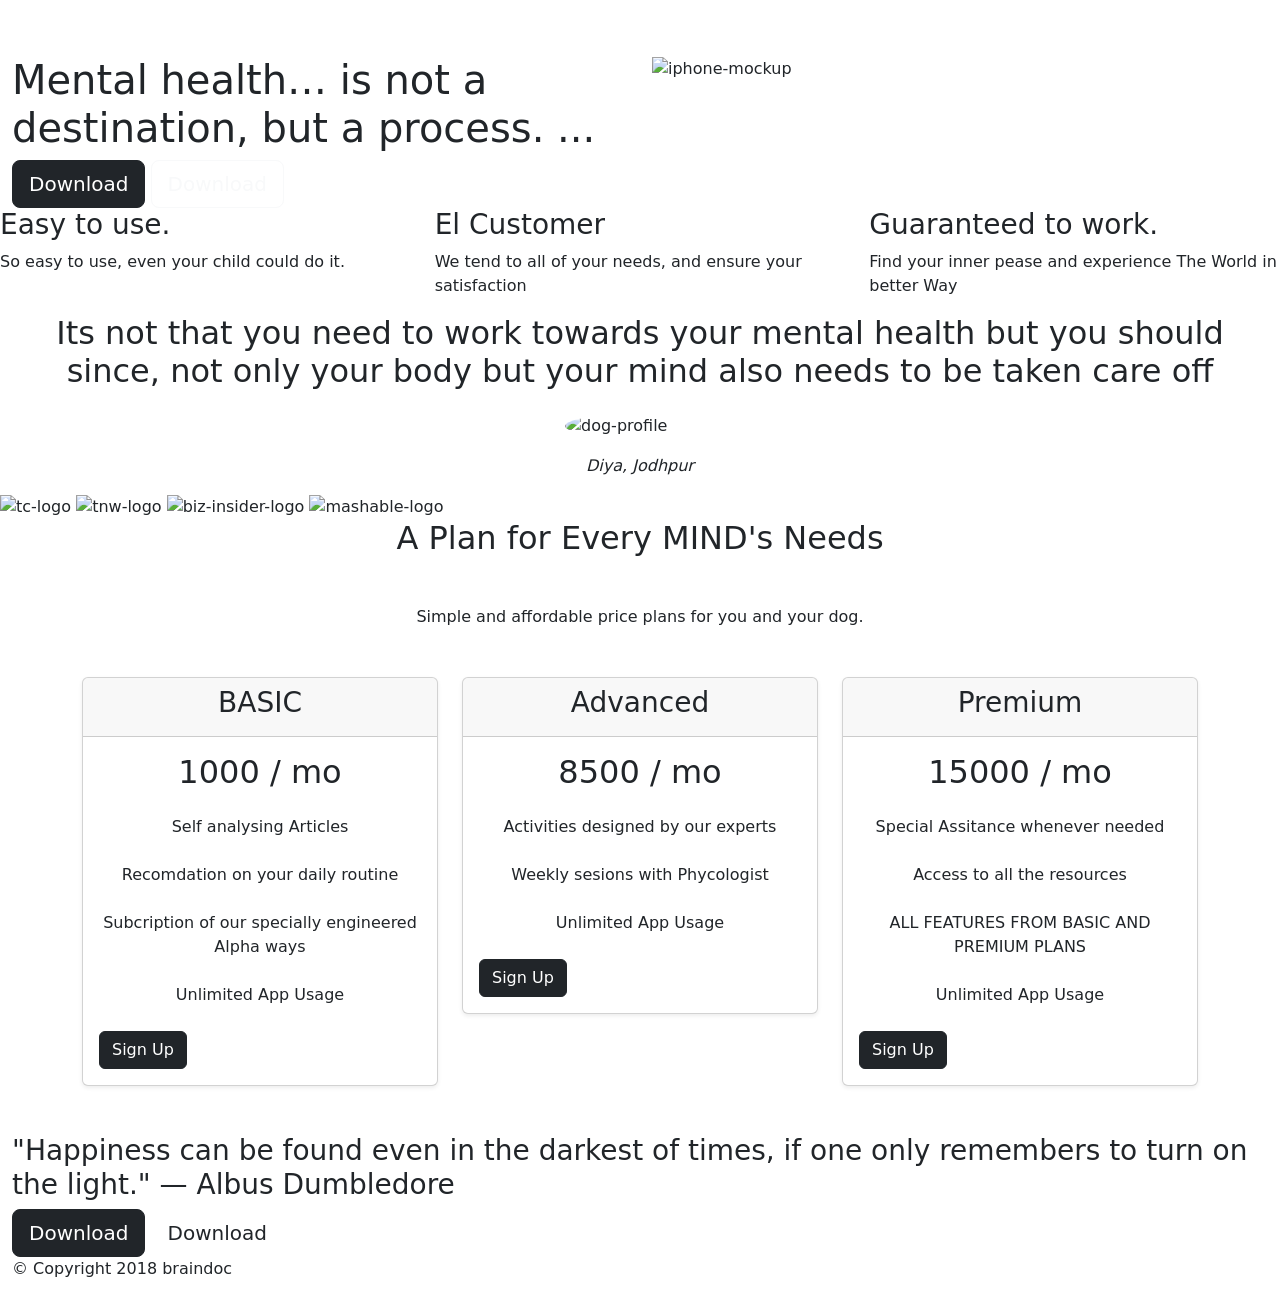
==== index.html @ afc1aa1a "added index" ====
<!DOCTYPE html>
<html>

<head>
    <meta charset="utf-8">
    <title>braidoc</title>
    <script src="https://kit.fontawesome.com/30f4799d5c.js" crossorigin="anonymous"></script>


    <link rel="preconnect" href="https://fonts.googleapis.com">
    <link rel="preconnect" href="https://fonts.gstatic.com" crossorigin>
    <link href="https://fonts.googleapis.com/css2?family=Montserrat:ital,wght@0,400;0,500;0,700;0,800;0,900;1,700&family=Ubuntu&display=swap" rel="stylesheet">
    <link href="https://cdn.jsdelivr.net/npm/bootstrap@5.2.3/dist/css/bootstrap.min.css" rel="stylesheet" integrity="sha384-rbsA2VBKQhggwzxH7pPCaAqO46MgnOM80zW1RWuH61DGLwZJEdK2Kadq2F9CUG65" crossorigin="anonymous">

    <script src="https://cdn.jsdelivr.net/npm/bootstrap@5.2.3/dist/js/bootstrap.bundle.min.js" integrity="sha384-kenU1KFdBIe4zVF0s0G1M5b4hcpxyD9F7jL+jjXkk+Q2h455rYXK/7HAuoJl+0I4" crossorigin="anonymous"></script>
    <script src="https://cdn.jsdelivr.net/npm/bootstrap@5.2.3/dist/js/bootstrap.bundle.min.js" integrity="sha384-kenU1KFdBIe4zVF0s0G1M5b4hcpxyD9F7jL+jjXkk+Q2h455rYXK/7HAuoJl+0I4" crossorigin="anonymous"></script>
    <link rel="stylesheet" href="css/styles.css">
</head>

<body>

    <section id="title">
        <div class="container-fluid">
            <!-- Nav Bar -->

            <nav class="navbar navbar-expand-lg navbar-dark">
                <a class="navbar-brand" href="">braindoc</a>
                <button class="navbar-toggler" type="button" data-toggle="collapse" data-target="#navbarSupportedContent" aria-controls="navbarSupportedContent" aria-expanded="false" aria-label="Toggle navigation">
                    <span class="navbar-toggler-icon"></span>
                </button>
                <div class="collapse navbar-collapse" id="navbarSupportedContent">
                    <ul class="  nav navbar-nav navbar-right ms-auto">
                        <li class="nav-item">
                            <a class="nav-link" href="#footer">Contact</a>
                        </li>
                        <li class="nav-item">
                            <a class="nav-link" href="#pricing">Pricing</a>
                        </li>
                        <li class="nav-item">
                            <a class="nav-link" href="#cta">Download</a>
                        </li>
                        <li class="nav-item">
                            <a class="nav-link" href="index (2).html">Content</a>
                        </li>
                        <li class="nav-item">
                            <a class="nav-link" href="">Signup</a>
                        </li>
                    </ul>
                </div>
            </nav>

           

            <!-- Title -->

            <div class="row">
                <div class="col-lg-6">
                    <h1>Mental health… is not a destination, but a process. ...</h1>
                    <button type="button" class="btn btn-dark btn-lg download-button"><i class="fa-brands fa-apple"> </i> Download</button>

                    <button type="button" class="btn btn-outline-light btn-lg download-button"><i class="fa-brands fa-google-play fa-sm"></i> Download</button>












                </div>
                <div class="col-lg-6">
                    <img class="title-image" src="https://images.ctfassets.net/v3n26e09qg2r/342ttrXpLuKaP86b3KMOKh/e87f242b03460080dc16c6df6403e781/Sleep_Tab.jpg?w=693&h=1399&q=80&fm=webp&bg=rgb%3AF2F2F2" alt="iphone-mockup">
                </div>
            </div>
        </div>
    </section>


    <!-- Features -->

    <section id="features">
        <div class="row">
            <div class="feature-box col-lg-4 col-md-12 col-sm-12">
                <i class="icon fa-sharp fa-solid fa-circle-check fa-4x"></i>
                <h3>Easy to use.</h3>
                <p class="feature-info">So easy to use, even your child could do it.</p>
            </div>
            <div class="feature-box col-lg-4 col-md-12 col-sm-12">
                <i class="icon fa-sharp fa-solid fa-bullseye fa-4x"></i>
                <h3>El Customer</h3>
                <p class="feature-info">We tend to all of your needs, and ensure your satisfaction</p>
            </div>
            <div class="feature-box col-lg-4 col-md-12 col-sm-12">
                <i class="icon fa-solid fa-heart fa-4x"></i>
                <h3>Guaranteed to work.</h3>
                <p class="feature-info">Find your inner pease and experience The World in better Way</p>
            </div>
        </div>


    </section>


    <!-- Testimonials -->

    <section id="testimonials">
        <div class="carousel slide" id="testimonial-carousel" data-bs-ride="false">
            <div class="carousel-inner">
                <div class="carousel-item active">
                    <div class="container-fluid">
                        <h2 class="text-center mb-4">Its not that you need to work towards your mental health but you should since, not only your body but your mind also needs to be taken care off</h2>
                        <img src="images/diya-img.jpg" class="d-block mx-auto rounded-circle mb-3" alt="dog-profile" width="150">
                        <p class="text-center"><em>Diya, Jodhpur</em></p>
                    </div>
                </div>
                <div class="carousel-item">
                    <div class="container-fluid">
                        <h2 class="text-center mb-4">Its not easy to perform at your best, if one is menatlly unfit. Joining brain_doc changed my life.</h2>
                        <img src="images/ashpreet-img.jpg" class="d-block mx-auto rounded-circle mb-3" alt="lady-profile" width="150">
                        <p class="text-center"><em>Ashpreet , Kanpur</em></p>
                    </div>
                </div>
                <div class="carousel-item">
                    <div class="container-fluid">
                        <h2 class="text-center mb-4">I have been in depression for past few years,but since I have joined braindoc I have never been Happier</h2>
                        <img src="images/bhai2-img.jpg" class="d-block mx-auto rounded-circle mb-3" alt="lady-profile" width="150">
                        <p class="text-center"><em>Akash , Ramghad</em></p>
                    </div>
                </div>
                
                <div class="carousel-item">
                    <div class="container-fluid">
                        <h2 class="text-center mb-4">Me and my friends joined the basic version as a joke but now not a day pass by when i dont follow the recommendations suggested by them</h2>
                        <img src="images/bhai-img.jpg" class="d-block mx-auto rounded-circle mb-3" alt="lady-profile" width="150">
                        <p class="text-center"><em>Dhananjay , Bangalore</em></p>
                    </div>
                </div>
            </div>
            <button class="carousel-control-prev" type="button" data-bs-target="#testimonial-carousel" data-bs-slide="prev">
                <span class="carousel-control-prev-icon" aria-hidden="true"></span>
                <span class="visually-hidden">Previous</span>
            </button>
            <button class="carousel-control-next" type="button" data-bs-target="#testimonial-carousel" data-bs-slide="next">
                <span class="carousel-control-next-icon" aria-hidden="true"></span>
                <span class="visually-hidden">Next</span>
            </button>
        </div>
    </section>

    <!-- Press -->

    <section id="press">
        <img class="press-logo" src="images/techcrunch.png" alt="tc-logo">
        <img class="press-logo" src="images/tnw.png" alt="tnw-logo">
        <img class="press-logo" src="images/bizinsider.png" alt="biz-insider-logo">
        <img class="press-logo" src="images/mashable.png" alt="mashable-logo">

    </section>


    <!-- Pricing -->
    <section id="pricing">
        <div class="container">
            <h2 class="text-center mb-5">A Plan for Every MIND's Needs</h2>
            <p class="text-center mb-5">Simple and affordable price plans for you and your dog.</p>
            <div class="row gx-4">
                <div class="pricing-column col-lg-4 col-md-6">
                    <div class="card shadow-sm mb-5">
                        <div class="card-header">
                            <h3 class="text-center">BASIC</h3>
                        </div>
                        <div class="card-body">
                            <h2 class="price-text text-center mb-4">1000 / mo</h2>
                            <p class="text-center mb-4">Self analysing Articles</p>
                            <p class="text-center mb-4">Recomdation on your daily routine</p>
                            <p class="text-center mb-4">Subcription of our specially engineered Alpha ways</p>
                            <p class="text-center mb-4">Unlimited App Usage</p>
                            <button class="btn btn-dark btn-block" type="button">Sign Up</button>
                        </div>
                    </div>
                </div>
                <div class="pricing-column col-lg-4 col-md-6">
                    <div class="card shadow-sm mb-5">
                        <div class="card-header">
                            <h3 class="text-center">Advanced</h3>
                        </div>
                        <div class="card-body">
                            <h2 class="price-text text-center mb-4">8500 / mo</h2>
                            <p class="text-center mb-4">Activities designed by our experts</p>
                            <p class="text-center mb-4">Weekly sesions with Phycologist</p>
                            <p class="text-center mb-4">Unlimited App Usage</p>
                            <button class="btn btn-dark btn-block" type="button">Sign Up</button>
                        </div>
                    </div>
                </div>
                <div class="pricing-column col-lg-4">
                    <div class="card shadow-sm mb-5">
                        <div class="card-header">
                            <h3 class="text-center">Premium</h3>
                        </div>
                        <div class="card-body">
                            <h2 class="price-text text-center mb-4">15000 / mo</h2>
                            <p class="text-center mb-4">Special Assitance whenever needed</p>
                            <p class="text-center mb-4">Access to all the resources</p>
                            <p class="text-center mb-4">ALL FEATURES FROM BASIC AND PREMIUM PLANS</p>
                            <p class="text-center mb-4">Unlimited App Usage</p>
                            <button class="btn btn-dark btn-block" type="button">Sign Up</button>
                        </div>
                    </div>
                </div>
            </div>
        </div>
    </section>


    <!-- Call to Action -->

    <section class="colored-section" id="cta">

        <div class="container-fluid">

            <h3 class="big-heading">"Happiness can be found even in the darkest of times, if one only remembers to turn on the light." — Albus Dumbledore</h3>
            <button class="download-button btn btn-lg btn-dark" type="button"><i class="fab fa-apple"></i> Download</button>
            <button class="download-button btn btn-lg brn-light" type="button"><i class="fab fa-google-play"></i> Download</button>
        </div>
    </section>



    <!-- Footer -->
    <footer class="white-section" id="footer">
        <div class="container-fluid">
            <a class="social-icon fab fa-facebook-f"href="https://www.instagram.com/diyaayay/"></a>
            <a class="social-icon fab fa-twitter" href="https://www.instagram.com/diyaayay/"></a>
            <a class="social-icon fab fa-instagram" href="https://www.instagram.com/diyaayay/"></a>
            <a class="social-icon fas fa-envelope" href="contactme.html"></a>

            <p>© Copyright 2018 braindoc</p>
        </div>
    </footer>


</body>

</html>



</body>

</html>
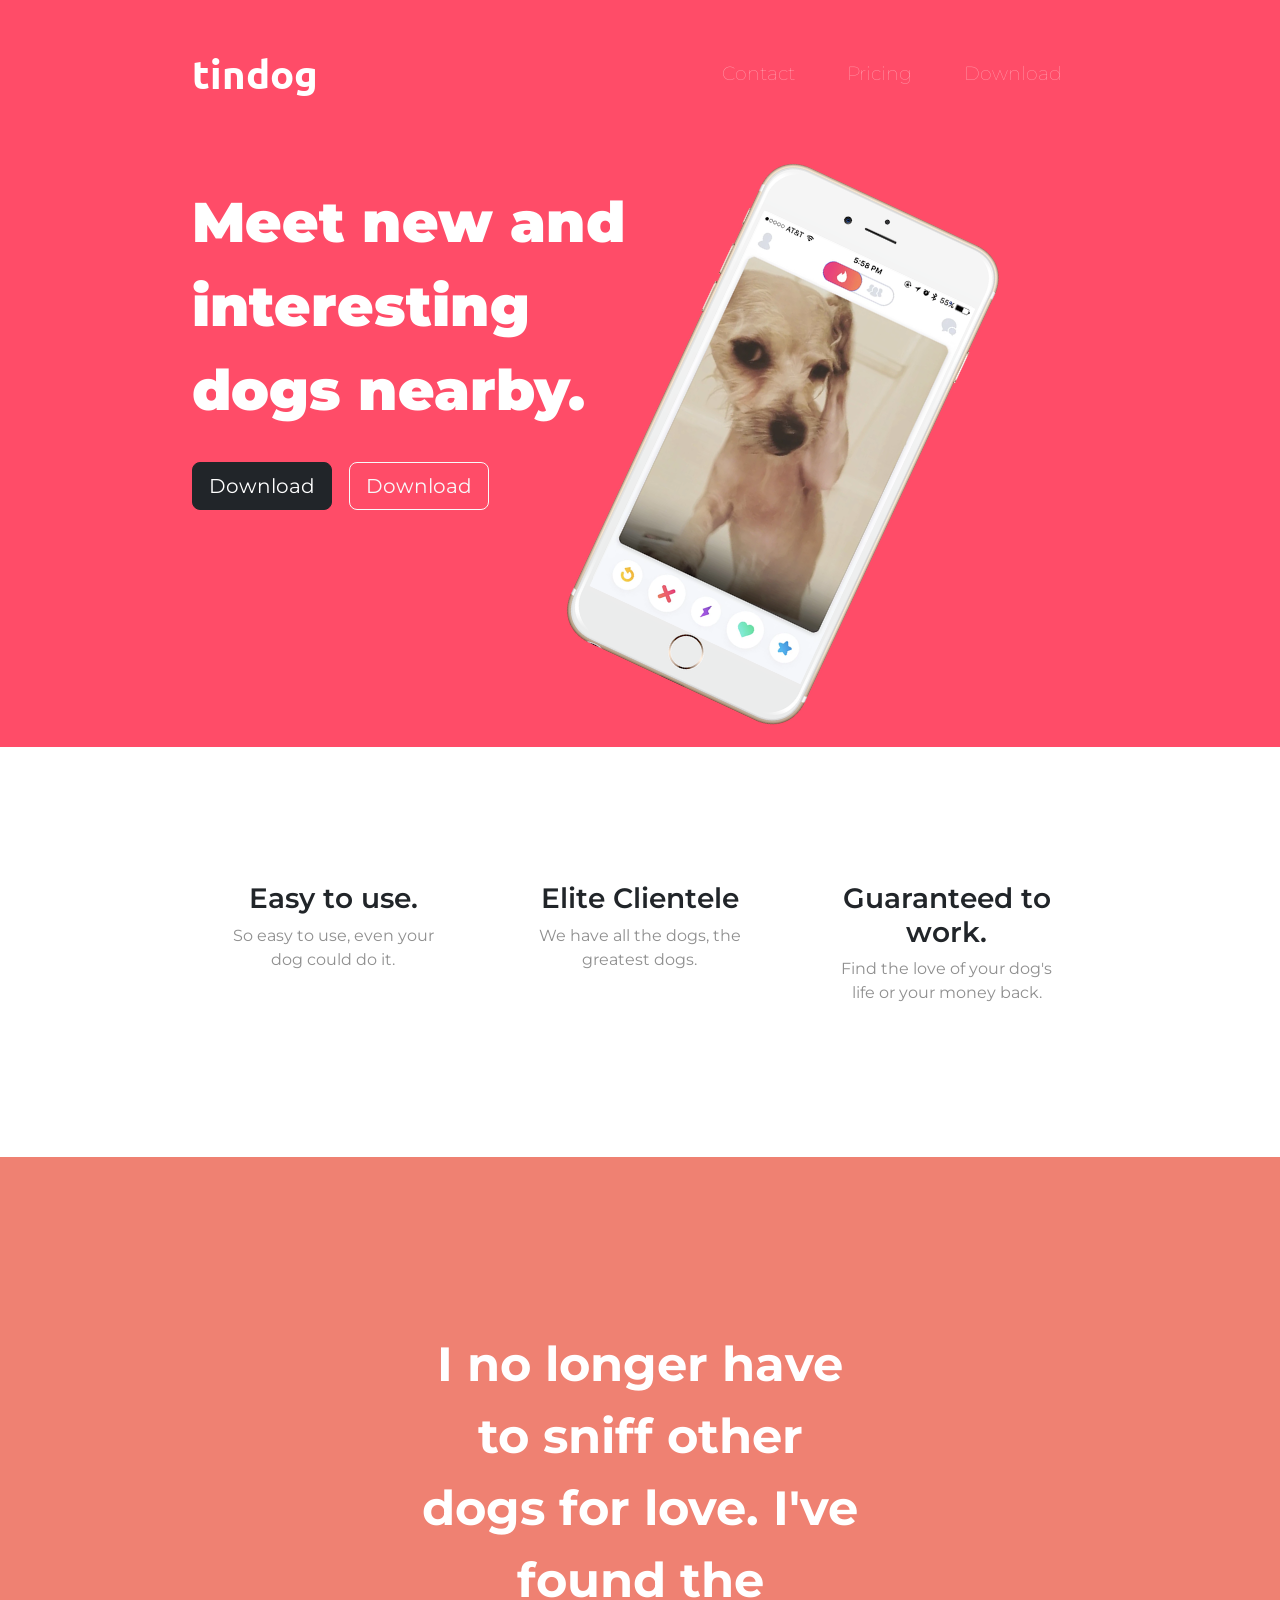
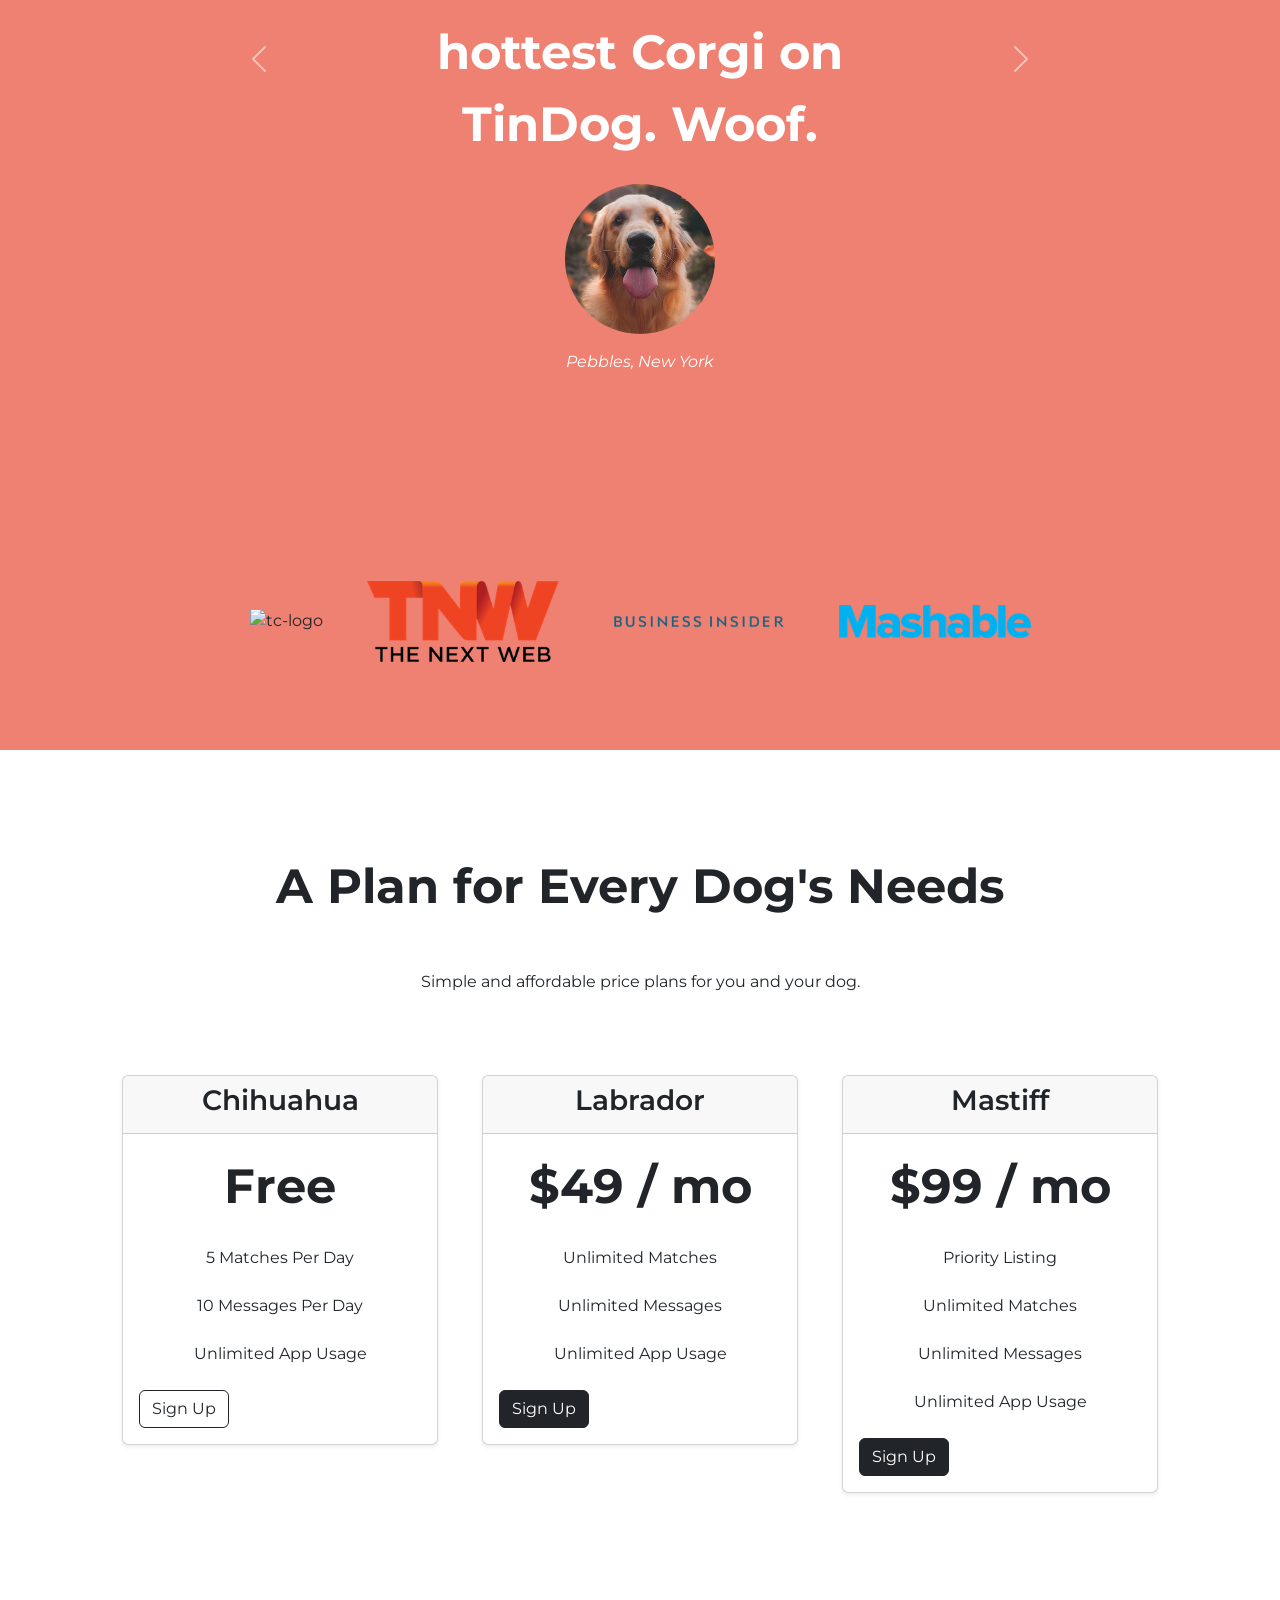
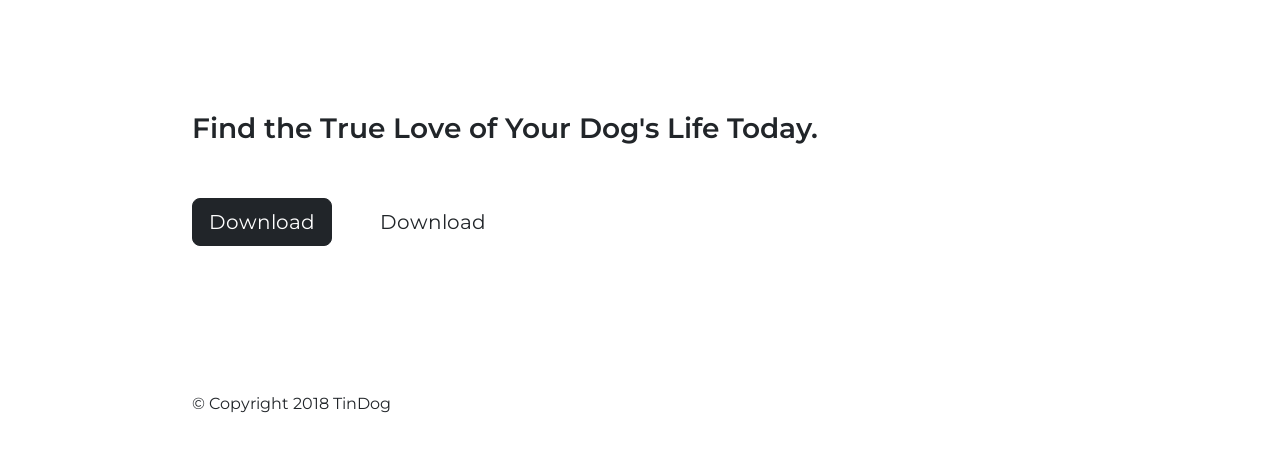
==== commit f6e877c2: "init Signed-off-by: diyaayay <diya.solanki.31@gmail.com>" ====
--- a/index.html
+++ b/index.html
@@ -3,7 +3,7 @@
 
 <head>
     <meta charset="utf-8">
-    <title>braidoc</title>
+    <title>TinDog</title>
     <script src="https://kit.fontawesome.com/30f4799d5c.js" crossorigin="anonymous"></script>
 
 
@@ -24,7 +24,7 @@
             <!-- Nav Bar -->
 
             <nav class="navbar navbar-expand-lg navbar-dark">
-                <a class="navbar-brand" href="">braindoc</a>
+                <a class="navbar-brand" href="">tindog</a>
                 <button class="navbar-toggler" type="button" data-toggle="collapse" data-target="#navbarSupportedContent" aria-controls="navbarSupportedContent" aria-expanded="false" aria-label="Toggle navigation">
                     <span class="navbar-toggler-icon"></span>
                 </button>
@@ -39,12 +39,6 @@
                         <li class="nav-item">
                             <a class="nav-link" href="#cta">Download</a>
                         </li>
-                        <li class="nav-item">
-                            <a class="nav-link" href="index (2).html">Content</a>
-                        </li>
-                        <li class="nav-item">
-                            <a class="nav-link" href="">Signup</a>
-                        </li>
                     </ul>
                 </div>
             </nav>
@@ -55,7 +49,7 @@
 
             <div class="row">
                 <div class="col-lg-6">
-                    <h1>Mental health… is not a destination, but a process. ...</h1>
+                    <h1>Meet new and interesting dogs nearby.</h1>
                     <button type="button" class="btn btn-dark btn-lg download-button"><i class="fa-brands fa-apple"> </i> Download</button>
 
                     <button type="button" class="btn btn-outline-light btn-lg download-button"><i class="fa-brands fa-google-play fa-sm"></i> Download</button>
@@ -73,7 +67,7 @@
 
                 </div>
                 <div class="col-lg-6">
-                    <img class="title-image" src="https://images.ctfassets.net/v3n26e09qg2r/342ttrXpLuKaP86b3KMOKh/e87f242b03460080dc16c6df6403e781/Sleep_Tab.jpg?w=693&h=1399&q=80&fm=webp&bg=rgb%3AF2F2F2" alt="iphone-mockup">
+                    <img class="title-image" src="images/iphone6.png" alt="iphone-mockup">
                 </div>
             </div>
         </div>
@@ -87,17 +81,17 @@
             <div class="feature-box col-lg-4 col-md-12 col-sm-12">
                 <i class="icon fa-sharp fa-solid fa-circle-check fa-4x"></i>
                 <h3>Easy to use.</h3>
-                <p class="feature-info">So easy to use, even your child could do it.</p>
+                <p class="feature-info">So easy to use, even your dog could do it.</p>
             </div>
             <div class="feature-box col-lg-4 col-md-12 col-sm-12">
                 <i class="icon fa-sharp fa-solid fa-bullseye fa-4x"></i>
-                <h3>El Customer</h3>
-                <p class="feature-info">We tend to all of your needs, and ensure your satisfaction</p>
+                <h3>Elite Clientele</h3>
+                <p class="feature-info">We have all the dogs, the greatest dogs.</p>
             </div>
             <div class="feature-box col-lg-4 col-md-12 col-sm-12">
                 <i class="icon fa-solid fa-heart fa-4x"></i>
                 <h3>Guaranteed to work.</h3>
-                <p class="feature-info">Find your inner pease and experience The World in better Way</p>
+                <p class="feature-info">Find the love of your dog's life or your money back.</p>
             </div>
         </div>
 
@@ -112,31 +106,16 @@
             <div class="carousel-inner">
                 <div class="carousel-item active">
                     <div class="container-fluid">
-                        <h2 class="text-center mb-4">Its not that you need to work towards your mental health but you should since, not only your body but your mind also needs to be taken care off</h2>
-                        <img src="images/diya-img.jpg" class="d-block mx-auto rounded-circle mb-3" alt="dog-profile" width="150">
-                        <p class="text-center"><em>Diya, Jodhpur</em></p>
+                        <h2 class="text-center mb-4">I no longer have to sniff other dogs for love. I've found the hottest Corgi on TinDog. Woof.</h2>
+                        <img src="images/dog-img.jpg" class="d-block mx-auto rounded-circle mb-3" alt="dog-profile" width="150">
+                        <p class="text-center"><em>Pebbles, New York</em></p>
                     </div>
                 </div>
                 <div class="carousel-item">
                     <div class="container-fluid">
-                        <h2 class="text-center mb-4">Its not easy to perform at your best, if one is menatlly unfit. Joining brain_doc changed my life.</h2>
-                        <img src="images/ashpreet-img.jpg" class="d-block mx-auto rounded-circle mb-3" alt="lady-profile" width="150">
-                        <p class="text-center"><em>Ashpreet , Kanpur</em></p>
-                    </div>
-                </div>
-                <div class="carousel-item">
-                    <div class="container-fluid">
-                        <h2 class="text-center mb-4">I have been in depression for past few years,but since I have joined braindoc I have never been Happier</h2>
-                        <img src="images/bhai2-img.jpg" class="d-block mx-auto rounded-circle mb-3" alt="lady-profile" width="150">
-                        <p class="text-center"><em>Akash , Ramghad</em></p>
-                    </div>
-                </div>
-                
-                <div class="carousel-item">
-                    <div class="container-fluid">
-                        <h2 class="text-center mb-4">Me and my friends joined the basic version as a joke but now not a day pass by when i dont follow the recommendations suggested by them</h2>
-                        <img src="images/bhai-img.jpg" class="d-block mx-auto rounded-circle mb-3" alt="lady-profile" width="150">
-                        <p class="text-center"><em>Dhananjay , Bangalore</em></p>
+                        <h2 class="text-center mb-4">My dog used to be so lonely, but with TinDog's help, they've found the love of their life. I think.</h2>
+                        <img src="images/lady-img.jpg" class="d-block mx-auto rounded-circle mb-3" alt="lady-profile" width="150">
+                        <p class="text-center"><em>Beverly, Illinois</em></p>
                     </div>
                 </div>
             </div>
@@ -165,33 +144,32 @@
     <!-- Pricing -->
     <section id="pricing">
         <div class="container">
-            <h2 class="text-center mb-5">A Plan for Every MIND's Needs</h2>
+            <h2 class="text-center mb-5">A Plan for Every Dog's Needs</h2>
             <p class="text-center mb-5">Simple and affordable price plans for you and your dog.</p>
             <div class="row gx-4">
                 <div class="pricing-column col-lg-4 col-md-6">
                     <div class="card shadow-sm mb-5">
                         <div class="card-header">
-                            <h3 class="text-center">BASIC</h3>
+                            <h3 class="text-center">Chihuahua</h3>
                         </div>
                         <div class="card-body">
-                            <h2 class="price-text text-center mb-4">1000 / mo</h2>
-                            <p class="text-center mb-4">Self analysing Articles</p>
-                            <p class="text-center mb-4">Recomdation on your daily routine</p>
-                            <p class="text-center mb-4">Subcription of our specially engineered Alpha ways</p>
+                            <h2 class="price-text text-center mb-4">Free</h2>
+                            <p class="text-center mb-4">5 Matches Per Day</p>
+                            <p class="text-center mb-4">10 Messages Per Day</p>
                             <p class="text-center mb-4">Unlimited App Usage</p>
-                            <button class="btn btn-dark btn-block" type="button">Sign Up</button>
+                            <button class="btn btn-outline-dark btn-block" type="button">Sign Up</button>
                         </div>
                     </div>
                 </div>
                 <div class="pricing-column col-lg-4 col-md-6">
                     <div class="card shadow-sm mb-5">
                         <div class="card-header">
-                            <h3 class="text-center">Advanced</h3>
+                            <h3 class="text-center">Labrador</h3>
                         </div>
                         <div class="card-body">
-                            <h2 class="price-text text-center mb-4">8500 / mo</h2>
-                            <p class="text-center mb-4">Activities designed by our experts</p>
-                            <p class="text-center mb-4">Weekly sesions with Phycologist</p>
+                            <h2 class="price-text text-center mb-4">$49 / mo</h2>
+                            <p class="text-center mb-4">Unlimited Matches</p>
+                            <p class="text-center mb-4">Unlimited Messages</p>
                             <p class="text-center mb-4">Unlimited App Usage</p>
                             <button class="btn btn-dark btn-block" type="button">Sign Up</button>
                         </div>
@@ -200,13 +178,13 @@
                 <div class="pricing-column col-lg-4">
                     <div class="card shadow-sm mb-5">
                         <div class="card-header">
-                            <h3 class="text-center">Premium</h3>
+                            <h3 class="text-center">Mastiff</h3>
                         </div>
                         <div class="card-body">
-                            <h2 class="price-text text-center mb-4">15000 / mo</h2>
-                            <p class="text-center mb-4">Special Assitance whenever needed</p>
-                            <p class="text-center mb-4">Access to all the resources</p>
-                            <p class="text-center mb-4">ALL FEATURES FROM BASIC AND PREMIUM PLANS</p>
+                            <h2 class="price-text text-center mb-4">$99 / mo</h2>
+                            <p class="text-center mb-4">Priority Listing</p>
+                            <p class="text-center mb-4">Unlimited Matches</p>
+                            <p class="text-center mb-4">Unlimited Messages</p>
                             <p class="text-center mb-4">Unlimited App Usage</p>
                             <button class="btn btn-dark btn-block" type="button">Sign Up</button>
                         </div>
@@ -223,7 +201,7 @@
 
         <div class="container-fluid">
 
-            <h3 class="big-heading">"Happiness can be found even in the darkest of times, if one only remembers to turn on the light." — Albus Dumbledore</h3>
+            <h3 class="big-heading">Find the True Love of Your Dog's Life Today.</h3>
             <button class="download-button btn btn-lg btn-dark" type="button"><i class="fab fa-apple"></i> Download</button>
             <button class="download-button btn btn-lg brn-light" type="button"><i class="fab fa-google-play"></i> Download</button>
         </div>
@@ -234,12 +212,12 @@
     <!-- Footer -->
     <footer class="white-section" id="footer">
         <div class="container-fluid">
-            <a class="social-icon fab fa-facebook-f"href="https://www.instagram.com/diyaayay/"></a>
-            <a class="social-icon fab fa-twitter" href="https://www.instagram.com/diyaayay/"></a>
-            <a class="social-icon fab fa-instagram" href="https://www.instagram.com/diyaayay/"></a>
-            <a class="social-icon fas fa-envelope" href="contactme.html"></a>
-
-            <p>© Copyright 2018 braindoc</p>
+            <i class="social-icon fab fa-facebook-f"></i>
+            <i class="social-icon fab fa-twitter"></i>
+            <i class="social-icon fab fa-instagram"></i>
+            <a class="social-icon fas fa-envelope" href="D:\Web-Development\TinDog-Start-master\contactme.html"></a>
+
+            <p>© Copyright 2018 TinDog</p>
         </div>
     </footer>
 
--- a/css/styles.css
+++ b/css/styles.css
@@ -0,0 +1,137 @@
+ #title {
+    background-color: #ff4c68;
+    color: white;
+}
+   
+.container-fluid {
+    padding: 3% 15%;
+}
+body {
+    font-family: 'Montserrat';
+}
+
+h1 {
+    font-family: 'Montserrat', sans-serif;
+    font-weight: 900; /* black */
+
+    font-size: 3.5rem;
+    line-height: 1.5;
+}
+.title-image{
+    width:60%;
+    transform: rotate(25deg);
+    
+}
+
+/*NAVIGATION BAR*/
+.navbar {
+    padding: 0rem 0rem 4.5rem 0rem;
+}
+.nav-item{
+    padding: 0px 18px 0px 18px;
+}
+.nav-link{
+    font-weight:lighter;
+    font-size:1.2rem;
+}
+.navbar-brand{
+    font-family:"Ubuntu";
+    font-weight:bold;
+    font-size:2.5rem;
+    padding-left:0px;
+    
+}
+.download-button{
+    margin:5% 3% 5% 0%;
+}
+/*FEATURES*/
+#features{
+    padding:7% 15%;
+}
+.feature-box{
+    text-align:center;
+    
+    padding: 5%;
+    
+}
+h3 {
+    font-family: "Montserrat";
+    
+    font-weight:600;
+}
+.feature-info{
+    color:#8f8f8f;
+}
+.icon {
+    color: #ef8172;
+    margin-bottom: 1rem;
+}
+.icon:hover {
+    color: #ff4c68;
+}
+
+ /*TESTEMONIALS*/
+#testimonials {
+    padding: 7% 15%;
+    text-align: center;
+    background-color: #ef8172;
+    color:#fff;
+}
+h2{
+    font-family:"Montserrat";
+    font-weight:bold;
+    font-size:3rem;
+    line-height:1.5;
+}
+.testimonial-image{
+    width:10%;
+    border-radius:100%;
+}
+.carousel-item{
+    padding: 7% 15%;
+}
+#press {
+    background-color: #ef8172;
+    text-align: center;
+    padding-bottom: 3%;
+}
+.press-logo{
+    width:15%;
+    margin:20px 20px 50px;
+}
+
+
+#pricing {
+    padding: 100px;
+}
+
+.price-text {
+    font-size: 3rem;
+    line-height: 1.5;
+}
+
+.pricing-column {
+    padding: 3% 2%;
+}
+
+.social-icon {
+    margin: 20px 10px;
+}
+
+@media (max-width: 1028px) {
+
+    #title {
+        text-align: center;
+    }
+
+    .title-image {
+        position: static;
+        transform: rotate(0);
+    }
+}
+
+
+
+
+
+
